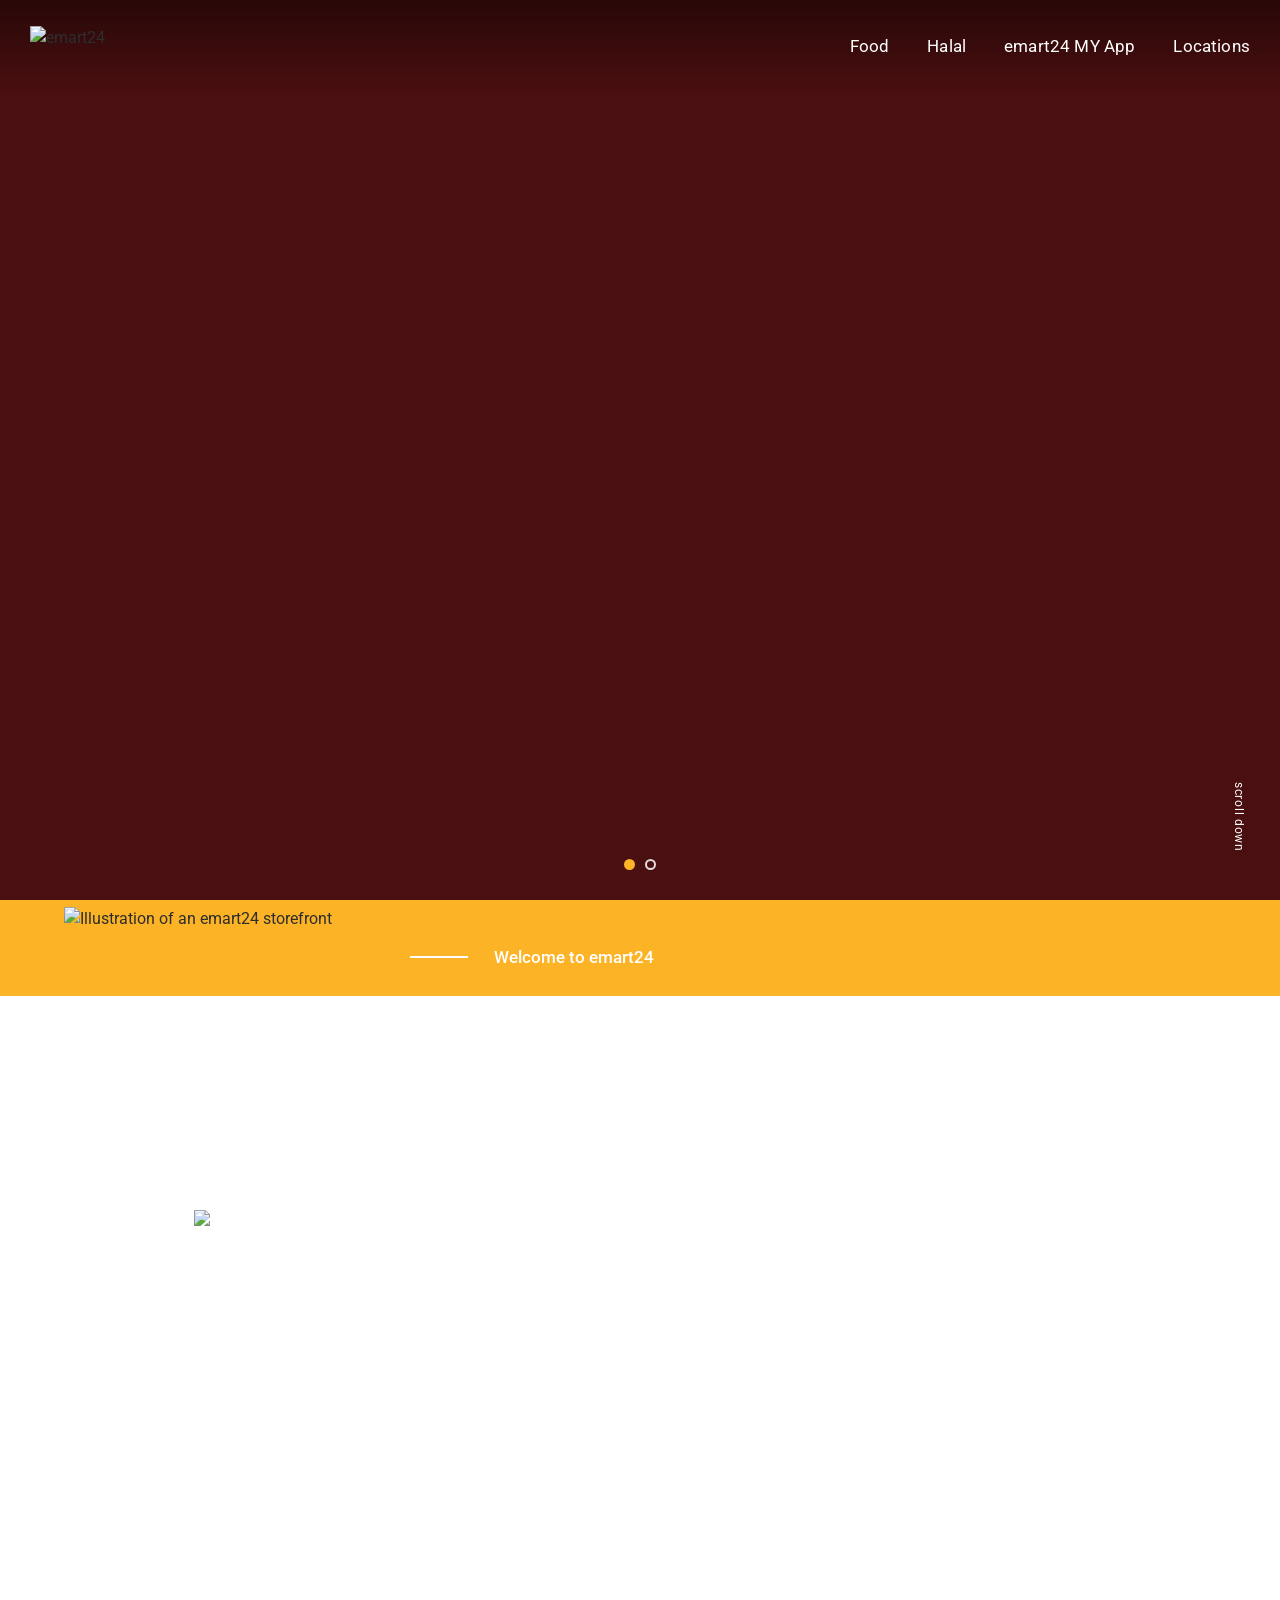
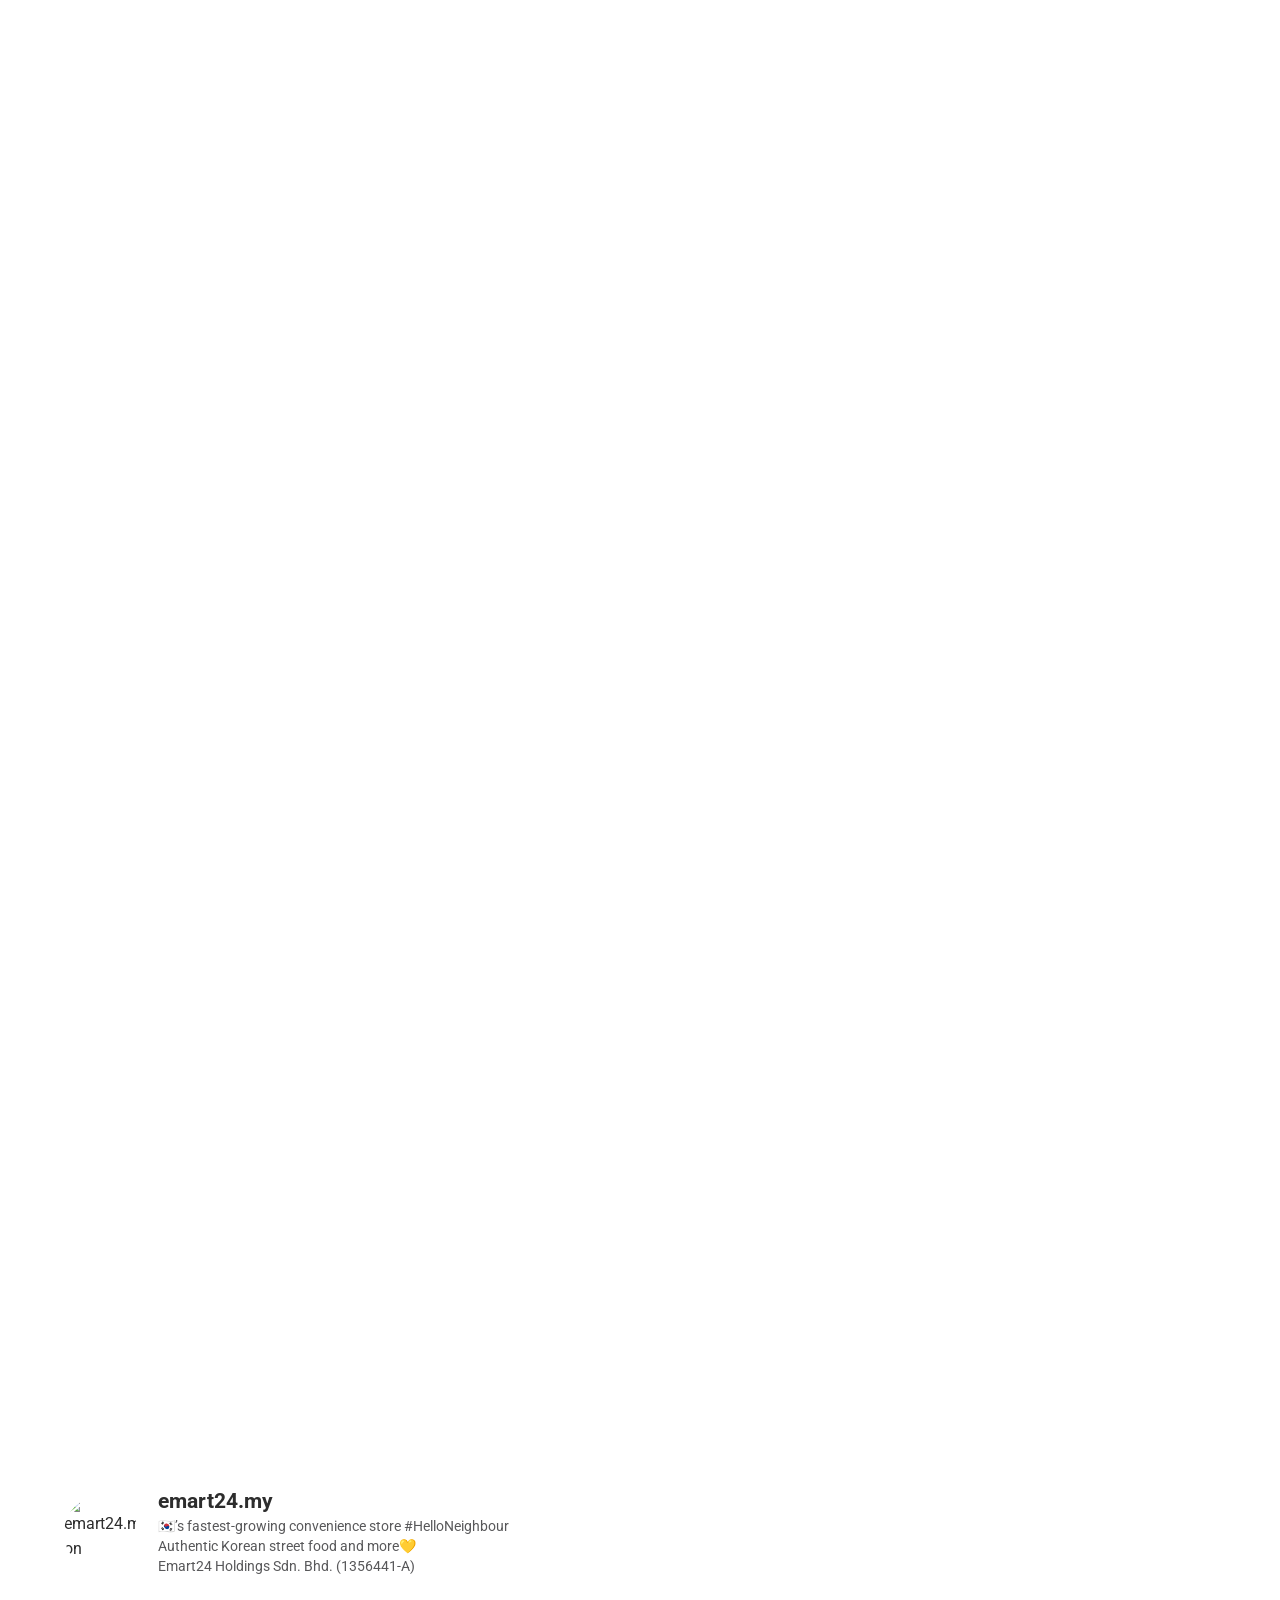
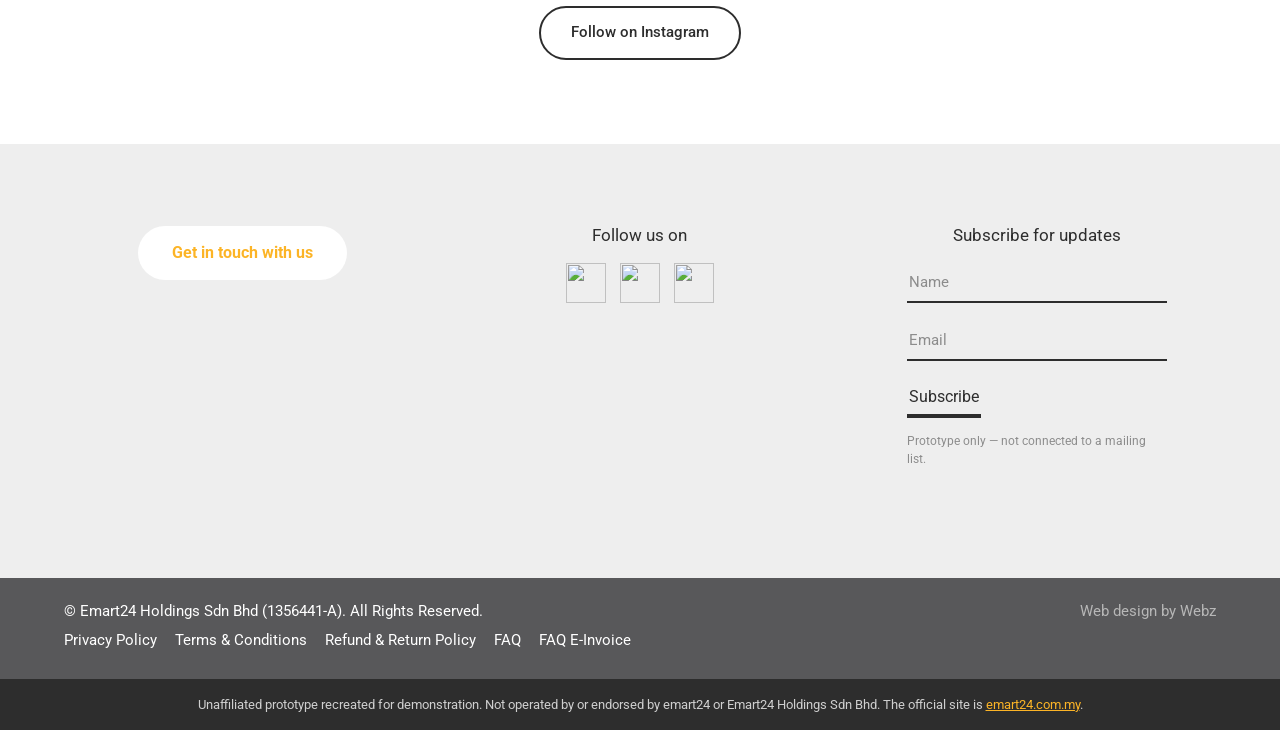
==== index.html @ 13242d99 "Add emart24 site code Four-page responsive recreation of emart24.com.my: home, food (ready-to-eat an" ====
<!DOCTYPE html>
<html lang="en">
<head>
<meta charset="utf-8">
<meta name="viewport" content="width=device-width, initial-scale=1">
<title>emart24 | Korea's Fastest Growing Convenience Store Now in Malaysia!</title>
<meta name="description" content="emart24 Malaysia — Korean convenience store food, e-kafe halal certified stores and outlet locations.">
<meta name="robots" content="noindex, nofollow">
<link rel="icon" href="assets/logo.png">
<link rel="preconnect" href="https://fonts.googleapis.com">
<link rel="preconnect" href="https://fonts.gstatic.com" crossorigin>
<link href="https://fonts.googleapis.com/css2?family=Roboto:wght@300;400;500;700;900&display=swap" rel="stylesheet">
<link rel="stylesheet" href="styles.css">
</head>
<body>
<a class="sr-only" href="#main">Skip to content</a>

<header class="site-header">
  <div class="header-inner">
    <a class="brand" href="index.html" aria-label="emart24 home">
      <img src="assets/logo.png" alt="emart24" width="148" height="41">
    </a>
    <button class="nav-toggle" type="button" aria-expanded="false" aria-controls="primary-nav" aria-label="Menu">
      <span></span><span></span><span></span>
    </button>
    <nav class="main-nav" id="primary-nav" aria-label="Primary">
      <ul>
        <li><a href="food.html">Food</a></li>
        <li><a href="halal.html">Halal</a></li>
        <li><a href="https://emart24.com.my/emart24-my-app/" target="_blank" rel="noopener">emart24 MY App</a></li>
        <li><a href="locations.html">Locations</a></li>
      </ul>
    </nav>
  </div>
</header>

<ul class="side-rail" aria-label="Company links">
  <li class="about"><a href="https://emart24.com.my/about/" target="_blank" rel="noopener" aria-label="About"></a><span class="rail-label" aria-hidden="true">About</span></li>
  <li class="press"><a href="https://emart24.com.my/press/" target="_blank" rel="noopener" aria-label="Press"></a><span class="rail-label" aria-hidden="true">Press</span></li>
  <li class="careers"><a href="https://emart24.com.my/careers/" target="_blank" rel="noopener" aria-label="Careers"></a><span class="rail-label" aria-hidden="true">Careers</span></li>
  <li class="contact"><a href="https://emart24.com.my/contact/" target="_blank" rel="noopener" aria-label="Contact"></a><span class="rail-label" aria-hidden="true">Contact</span></li>
  <li class="einvoice"><a href="https://emart24.com.my/faq-e-invoice/" target="_blank" rel="noopener" aria-label="FAQ E-Invoice"></a><span class="rail-label" aria-hidden="true">FAQ E-Invoice</span></li>
</ul>

<main id="main">
<h1 class="sr-only">emart24 | Korea&rsquo;s Fastest Growing Convenience Store Now in Malaysia!</h1>
<section class="hero" aria-label="Featured promotions">
  <div class="hero-slides">
    <div class="hero-slide is-active" role="img" aria-label="Haru Haru Deals promotional banner" style="background-image:url('assets/banner-haru-haru-deals-202606-emart24.jpg')"></div>
    <div class="hero-slide" role="img" aria-label="#TopSeller promotional banner — The Real Taste of Korea, only at emart24" style="background-image:url('assets/banner-top-seller-202605-emart24.jpg')"></div>
  </div>
  <div class="hero-dots" role="tablist" aria-label="Banner"></div>
  <div class="scroll-hint" aria-hidden="true">
    <span>scroll down</span>
    <img src="assets/arrow-down.png" alt="" width="22">
  </div>

</section>
<section class="welcome-strip">
  <div class="shell">
    <img class="store-anim" src="assets/store-animate3.gif" alt="Illustration of an emart24 storefront" width="320">
    <span class="rule" aria-hidden="true"></span>
    <p>Welcome to emart24</p>
  </div>
</section>
<section class="band" style="background-image:url('assets/section-banner-1a.jpg')">
  <div class="shell">
    <div class="band-copy">
      <div class="hello-lockup"><h2>Hello,</h2><img src="assets/txt-hello-neighbour.png" alt="neighbour!" width="250"></div>
      <p>Come and rediscover the pleasures of life. More than a convenience store, emart24 is where you can hit pause and refresh your senses.</p>
      <a class="btn" href="https://emart24.com.my/about/" target="_blank" rel="noopener">More about us</a>
    </div>
  </div>
</section>
<section class="band" style="background-image:url('assets/section-banner-3.jpg')">
  <div class="shell">
    <div class="band-copy">
      <img class="band-mark" src="assets/txt-distinctive-essential-2.png" alt="" width="400">
      <p>Gochujang, bulgogi, kimchi &ndash; enjoy unmistakably Korean flavours in our quick bites.</p>
      <a class="btn" href="food.html#ready-to-eat">Ready to eat</a>
    </div>
  </div>
</section>
<section class="band band--right" style="background-image:url('assets/section-banner-2.jpg')">
  <div class="shell">
    <div class="band-copy">
      <img class="band-mark" src="assets/txt-korean-street-food.png" alt="" width="400">
      <p>Fill up with exciting meals inspired<br>by the street offerings of Korea.</p>
      <a class="btn" href="food.html#street-food">Discover our food</a>
    </div>
  </div>
</section>
<section class="band" style="background-image:url('assets/section-banner-5.jpg')">
  <div class="shell">
    <div class="band-copy">
      <img class="band-mark" src="assets/logo-reserve-cafe.png" alt="" width="250">
      <p>Unwind with superb coffee, along with a variety of delectable pastries and desserts.</p>
      <a class="btn" href="https://emart24.com.my/food/reserve-cafe/#products" target="_blank" rel="noopener">Get ready to indulge</a>
    </div>
  </div>
</section>
<section class="band band--right" style="background-image:url('assets/section-banner-4.jpg')">
  <div class="shell">
    <div class="band-copy">
      <img class="band-mark" src="assets/txt-direct-from-korea.png" alt="" width="400">
      <p>Go wild with uncommon snacks and drinks, imported directly from Korea.</p>
      <a class="btn" href="https://emart24.com.my/exclusive-brands/no-brand/#products" target="_blank" rel="noopener">Explore exclusive brands</a>
    </div>
  </div>
</section>
<section class="band band--visit" style="background-image:url('assets/section-banner-8a.jpg')">
  <div class="shell">
    <div class="band-copy">
      <h2>Visit us now</h2>
      <p>Come by and say hi if you&rsquo;re in the neighbourhood.</p>
      <a class="btn" href="locations.html">See our locations</a>
    </div>
  </div>
</section>
<section class="ig-section">
  <div class="shell">
    <div class="ig-head">
      <img class="ig-avatar" src="assets/emart24.my.webp" alt="emart24.my on Instagram" width="74" height="74">
      <div>
        <h3>emart24.my</h3>
        <p>&#127472;&#127479;&rsquo;s fastest-growing convenience store #HelloNeighbour<br>Authentic Korean street food and more&#128155;<br>Emart24 Holdings Sdn. Bhd. (1356441-A)</p>
      </div>
    </div>
    <div class="ig-actions">
      <a class="btn btn--dark" href="https://www.instagram.com/emart24.my/" target="_blank" rel="noopener">Follow on Instagram</a>
    </div>
  </div>
</section>
</main>
<footer class="site-footer">
  <div class="shell">
    <div class="footer-top">
      <div class="footer-col">
        <a class="pill-link" href="https://emart24.com.my/contact/" target="_blank" rel="noopener">Get in touch with us</a>
      </div>
      <div class="footer-col">
        <h4>Follow us on</h4>
        <div class="social-row">
          <a href="https://www.facebook.com/emart24.my/" target="_blank" rel="noopener" aria-label="emart24 on Facebook"><img src="assets/icon-fb.png" alt="" width="40" height="40"></a>
          <a href="https://www.instagram.com/emart24.my/" target="_blank" rel="noopener" aria-label="emart24 on Instagram"><img src="assets/icon-insta.png" alt="" width="40" height="40"></a>
          <a href="https://www.tiktok.com/@emart24.my?lang=en" target="_blank" rel="noopener" aria-label="emart24 on TikTok"><img src="assets/icon-tiktok-1.png" alt="" width="40" height="40"></a>
        </div>
      </div>
      <div class="footer-col">
        <h4>Subscribe for updates</h4>
        <div class="subscribe">
          <form novalidate>
            <label class="sr-only" for="sub-name">Name</label>
            <input class="field" id="sub-name" name="name" type="text" placeholder="Name" autocomplete="name">
            <label class="sr-only" for="sub-email">Email</label>
            <input class="field" id="sub-email" name="email" type="email" placeholder="Email" autocomplete="email">
            <button type="submit">Subscribe</button>
          </form>
          <p class="footer-note">Prototype only — not connected to a mailing list.</p>
        </div>
      </div>
    </div>
  </div>
  <div class="footer-bottom">
    <div class="shell">
      <div>
        <p>&copy; Emart24 Holdings Sdn Bhd (1356441-A). All Rights Reserved.</p>
        <div class="footer-links">
        <a href="https://emart24.com.my/privacy-policy/" target="_blank" rel="noopener">Privacy Policy</a>
        <a href="https://emart24.com.my/terms-conditions/" target="_blank" rel="noopener">Terms & Conditions</a>
        <a href="https://emart24.com.my/refund-return-policy/" target="_blank" rel="noopener">Refund & Return Policy</a>
        <a href="https://emart24.com.my/faq/" target="_blank" rel="noopener">FAQ</a>
        <a href="https://emart24.com.my/faq-e-invoice/" target="_blank" rel="noopener">FAQ E-Invoice</a>
        </div>
      </div>
      <span class="credit">Web design by Webz</span>
    </div>
  </div>
</footer>

<div class="disclosure">
  Unaffiliated prototype recreated for demonstration. Not operated by or endorsed by emart24 or
  Emart24 Holdings Sdn Bhd. The official site is
  <a href="https://emart24.com.my/" target="_blank" rel="noopener">emart24.com.my</a>.
</div>

<button class="to-top" type="button" aria-label="Back to top">&#94;</button>

<script src="data.js"></script>
<script src="script.js"></script>
</body>
</html>
---- styles.css ----
/* ==========================================================================
   emart24 Malaysia — static prototype
   Palette and type sampled from emart24.com.my
   ========================================================================== */

:root {
  --yellow: #fcb426;
  --yellow-alt: #ffb81c;
  --ink: #2d2d2d;
  --grey: #58585a;
  --grey-mid: #8c8c8c;
  --grey-line: #e4e4e4;
  --grey-bg: #eee;
  --slate: #6e7a8c;
  --yellow-panel: #ffc412;
  --white: #fff;

  --header-h: 92px;
  --shell: 1208px;   /* 1152px content + 2x28px gutter, matching the source */
  --rail-w: 40px;

  --ease: cubic-bezier(0.22, 0.61, 0.36, 1);

  /* distance from shell content edge out to the viewport edge */
  --bleed: calc(max(0px, (100vw - var(--shell)) / 2) + 28px);
}

* { box-sizing: border-box; }

html { scroll-behavior: smooth; }

body {
  margin: 0;
  font-family: Roboto, "Helvetica Neue", Arial, sans-serif;
  font-size: 16px;
  line-height: 1.55;
  color: var(--ink);
  background: var(--white);
  -webkit-font-smoothing: antialiased;
  overflow-x: hidden;
}

img { max-width: 100%; display: block; }

a { color: inherit; text-decoration: none; }

h1, h2, h3, h4, h5 { margin: 0; font-weight: 700; line-height: 1.12; }

p { margin: 0 0 1.1em; }

.shell {
  width: 100%;
  max-width: var(--shell);
  margin: 0 auto;
  padding: 0 28px;
}

.sr-only {
  position: absolute;
  width: 1px; height: 1px;
  margin: -1px; padding: 0;
  overflow: hidden;
  clip: rect(0 0 0 0);
  white-space: nowrap;
  border: 0;
}

:focus-visible {
  outline: 3px solid var(--yellow);
  outline-offset: 3px;
}

/* ---------------------------------------------------------------- header -- */

.site-header {
  position: fixed;
  inset: 0 0 auto 0;
  z-index: 90;
  height: var(--header-h);
  display: flex;
  align-items: center;
  transition: background 0.3s var(--ease), height 0.3s var(--ease);
}

/* scrim so white nav stays legible on light photography */
.site-header::before {
  content: "";
  position: absolute;
  inset: 0;
  background: linear-gradient(180deg, rgba(0, 0, 0, 0.45), rgba(0, 0, 0, 0));
  opacity: 1;
  transition: opacity 0.3s var(--ease);
  pointer-events: none;
}

.site-header.is-stuck {
  height: 74px;
  background: linear-gradient(112deg, #9a9a9c 0%, var(--grey) 42%, #4c4c4e 100%);
  box-shadow: 0 2px 14px rgba(0, 0, 0, 0.18);
}

.site-header.is-stuck::before { opacity: 0; }

.header-inner {
  position: relative;
  width: 100%;
  max-width: 1360px;
  margin: 0 auto;
  padding: 0 30px;
  display: flex;
  align-items: center;
  justify-content: space-between;
  gap: 24px;
}

.brand { flex: none; }

.brand img {
  width: 148px;
  height: auto;
  transition: width 0.3s var(--ease);
}

.site-header.is-stuck .brand img { width: 124px; }

/* --- primary nav --- */

.nav-toggle {
  display: none;
  width: 46px; height: 46px;
  padding: 0;
  border: 0;
  border-radius: 6px;
  background: transparent;
  cursor: pointer;
}

.nav-toggle span {
  display: block;
  width: 24px; height: 2px;
  margin: 5px auto;
  background: var(--white);
  transition: transform 0.25s var(--ease), opacity 0.2s var(--ease);
}

.main-nav ul {
  display: flex;
  align-items: center;
  gap: 38px;
  margin: 0;
  padding: 0;
  list-style: none;
}

.main-nav a {
  display: inline-block;
  padding: 6px 0;
  color: var(--white);
  font-size: 17px;
  letter-spacing: 0.01em;
  transition: color 0.2s var(--ease);
}

.main-nav a:hover,
.main-nav a[aria-current="page"] { color: var(--yellow); }

/* ------------------------------------------------------------- side rail -- */

.side-rail {
  position: fixed;
  top: 50%;
  right: 22px;
  z-index: 85;
  transform: translateY(-50%);
  margin: 0;
  padding: 0;
  list-style: none;
}

.side-rail li { margin: 8px 0; }

.side-rail a {
  display: block;
  width: var(--rail-w);
  height: var(--rail-w);
  background-size: var(--rail-w) var(--rail-w);
  background-repeat: no-repeat;
  filter: drop-shadow(0 0 10px rgba(0, 0, 0, 0.2));
  transition: transform 0.2s var(--ease);
}

.side-rail a:hover { transform: scale(1.1); }

.side-rail .about a    { background-image: url("assets/icon-about-white.png"); }
.side-rail .press a    { background-image: url("assets/icon-menu-press.png"); }
.side-rail .careers a  { background-image: url("assets/icon-career-white.png"); }
.side-rail .contact a  { background-image: url("assets/icon-contact-white.png"); }
.side-rail .einvoice a { background-image: url("assets/icon-einvoice-white.png"); }

/* dark icon set once the rail sits over pale page body */
.side-rail.on-light .about a    { background-image: url("assets/icon-about-black.png"); }
.side-rail.on-light .press a    { background-image: url("assets/icon-menu-press-black.png"); }
.side-rail.on-light .careers a  { background-image: url("assets/icon-career-black.png"); }
.side-rail.on-light .contact a  { background-image: url("assets/icon-contact-black.png"); }
.side-rail.on-light .einvoice a { background-image: url("assets/icon-einvoice-black.png"); }

.side-rail .rail-label {
  position: absolute;
  right: calc(100% + 12px);
  top: 50%;
  transform: translateY(-50%);
  padding: 5px 11px;
  border-radius: 4px;
  background: rgba(45, 45, 45, 0.92);
  color: var(--white);
  font-size: 13px;
  white-space: nowrap;
  opacity: 0;
  pointer-events: none;
  transition: opacity 0.2s var(--ease);
}

.side-rail li { position: relative; }
.side-rail a:hover + .rail-label,
.side-rail a:focus-visible + .rail-label { opacity: 1; }

/* --------------------------------------------------------- scroll hint --- */

.scroll-hint {
  position: absolute;
  right: 30px;
  bottom: 34px;
  z-index: 6;
  display: flex;
  flex-direction: column;
  align-items: center;
  gap: 14px;
  color: var(--white);
}

.scroll-hint span {
  font-size: 12px;
  letter-spacing: 0.06em;
  writing-mode: vertical-rl;
}

.scroll-hint img {
  width: 22px;
  animation: nudge 1.9s var(--ease) infinite;
}

@keyframes nudge {
  0%, 100% { transform: translateY(0); }
  50%      { transform: translateY(9px); }
}

/* ------------------------------------------------------------------ hero -- */

.hero {
  position: relative;
  min-height: 100vh;
  display: flex;
  align-items: center;
  overflow: hidden;
  background: #4a0f10;
}

/* home: two-slide rotator */
.hero-slides { position: absolute; inset: 0; }

.hero-slide {
  position: absolute;
  inset: 0;
  background-position: center top;
  background-size: cover;
  background-repeat: no-repeat;
  opacity: 0;
  transition: opacity 0.9s var(--ease);
}

.hero-slide.is-active { opacity: 1; }

.hero-dots {
  position: absolute;
  left: 50%;
  bottom: 30px;
  z-index: 6;
  display: flex;
  gap: 10px;
  transform: translateX(-50%);
}

.hero-dots button {
  width: 11px; height: 11px;
  padding: 0;
  border: 2px solid rgba(255, 255, 255, 0.85);
  border-radius: 50%;
  background: transparent;
  cursor: pointer;
}

.hero-dots button[aria-selected="true"] { background: var(--yellow); border-color: var(--yellow); }

/* welcome strip under the home hero */
.welcome-strip {
  position: relative;
  background: var(--yellow);
  display: flex;
  align-items: flex-end;
  min-height: 96px;
}

.welcome-strip .shell {
  display: flex;
  align-items: center;
  gap: 26px;
  padding-bottom: 26px;
  min-width: 0;
}

.welcome-strip .store-anim {
  width: min(320px, 58%);
  margin-top: -74px;
  flex: none;
}

.welcome-strip .rule {
  width: 58px; height: 2px;
  background: var(--white);
  flex: none;
}

.welcome-strip p {
  margin: 0;
  color: var(--white);
  font-size: 17px;
  font-weight: 500;
}

/* inner-page heroes */
.hero--inner { min-height: 100vh; }

.hero--inner .hero-bg {
  position: absolute;
  inset: 0;
  background-position: center center;
  background-size: cover;
}

.hero-copy { position: relative; z-index: 4; width: 100%; min-width: 0; }

.hero--halal .hero-copy { padding-top: 12vh; }

.hero--halal .halal-mark { width: 108px; margin-bottom: 18px; }

.hero--halal h1 {
  color: var(--white);
  font-size: clamp(34px, 4.4vw, 58px);
  font-weight: 500;
  letter-spacing: 0.01em;
  text-transform: uppercase;
  text-shadow: 0 2px 18px rgba(0, 0, 0, 0.35);
}

.hero--halal h1 strong { font-weight: 700; display: block; }

.hero--food .hero-copy { display: flex; justify-content: flex-end; }

.hero--food .food-title { width: min(560px, 100%); min-width: 0; }

.hero--food .food-title img { width: auto; max-width: 100%; height: auto; margin-bottom: 22px; }

.hero--food .food-title p {
  max-width: 470px;
  color: var(--white);
  font-size: 17px;
  text-shadow: 0 1px 12px rgba(0, 0, 0, 0.4);
}

.hero--loc { min-height: 78vh; align-items: flex-end; }

.hero--loc .hero-copy { padding-bottom: 12vh; }

.hero--loc h1 {
  color: var(--white);
  font-size: clamp(38px, 5vw, 64px);
  text-transform: none;
  text-shadow: 0 2px 20px rgba(0, 0, 0, 0.4);
}

/* --------------------------------------------------------------- buttons -- */

.btn {
  display: inline-block;
  padding: 13px 30px;
  border: 2px solid var(--white);
  border-radius: 30px;
  background: transparent;
  color: var(--white);
  font-size: 15px;
  font-weight: 500;
  cursor: pointer;
  transition: background 0.22s var(--ease), color 0.22s var(--ease), border-color 0.22s var(--ease);
}

.btn:hover { background: var(--white); color: var(--ink); }

.btn--solid { background: var(--yellow); border-color: var(--yellow); color: var(--white); }
.btn--solid:hover { background: var(--white); border-color: var(--white); color: var(--yellow); }

.btn--dark { border-color: var(--ink); color: var(--ink); }
.btn--dark:hover { background: var(--ink); color: var(--white); }

/* ------------------------------------------------- home feature bands ---- */

.band {
  position: relative;
  min-height: 620px;
  display: flex;
  align-items: center;
  background-position: center center;
  background-size: cover;
  background-repeat: no-repeat;
}

.band .shell { position: relative; z-index: 3; min-width: 0; }

.band-copy { width: 100%; max-width: 470px; min-width: 0; color: var(--white); }

.band-copy .band-mark {
  margin-bottom: 26px;
  width: auto;
  max-width: min(400px, 100%);
  height: auto;
}

.band-copy h2 {
  font-size: 44px;
  margin-bottom: 8px;
}

.band-copy p {
  font-size: 19px;
  line-height: 1.5;
  margin-bottom: 26px;
}

.band--right { justify-content: flex-end; }
.band--right .shell { display: flex; justify-content: flex-end; }

.band--visit { min-height: 520px; text-align: center; }
.band--visit .shell { display: block; }
.band--visit .band-copy { max-width: 620px; margin: 0 auto; text-align: center; }

.band--visit h2 {
  font-size: clamp(30px, 3.4vw, 44px);
  letter-spacing: 0.04em;
  text-transform: uppercase;
  margin-bottom: 14px;
}

/* hello, neighbour lockup */
.hello-lockup { display: flex; align-items: flex-end; flex-wrap: wrap; gap: 12px; margin-bottom: 22px; min-width: 0; }
.hello-lockup h2 { font-size: 46px; margin: 0; }
.hello-lockup img { width: auto; max-width: min(250px, 100%); height: auto; margin-bottom: 4px; }

/* ------------------------------------------------------ instagram strip -- */

.ig-section { padding: 74px 0 84px; }

.ig-head {
  display: flex;
  align-items: center;
  gap: 20px;
  margin-bottom: 26px;
}

.ig-head .ig-avatar {
  width: 74px; height: 74px;
  border-radius: 50%;
  object-fit: cover;
  flex: none;
}

.ig-head h3 { font-size: 21px; margin-bottom: 2px; }

.ig-head p { margin: 0; font-size: 14px; color: var(--grey); line-height: 1.45; }

.ig-actions { display: flex; justify-content: center; gap: 14px; margin-top: 30px; flex-wrap: wrap; }

/* ---------------------------------------------------------- halal page --- */

.section { padding: 92px 0; }

.section-tight { padding: 64px 0; }

.split {
  display: grid;
  grid-template-columns: minmax(0, 544px) minmax(0, 1fr);
  align-items: center;
  gap: 60px;
}

.split h2 {
  font-size: clamp(32px, 3.6vw, 50px);
  margin-bottom: 26px;
}

.quote-rule {
  border-left: 6px solid var(--yellow);
  padding-left: 30px;
  font-size: clamp(18px, 1.7vw, 24px);
  line-height: 1.5;
  margin: 0;
}

.ekafe-photo {
  position: relative;
  /* the photo runs off the right edge of the page, as on the source */
  margin-right: calc(-1 * var(--bleed));
}

.ekafe-photo img { width: 100%; height: auto; }

/* fade the store photo into the page on its left edge, as on the source */
.ekafe-photo::after {
  content: "";
  position: absolute;
  inset: 0;
  background: linear-gradient(90deg, var(--white) 0%, rgba(255, 255, 255, 0) 46%);
  pointer-events: none;
}

/* yellow panel with the oversized rounded corner */
.pensijilan {
  display: grid;
  grid-template-columns: minmax(0, 612fr) minmax(0, 684fr);
  align-items: stretch;
  width: 90%;
  background: var(--yellow-panel);
  border-radius: 0 200px 0 0;
  overflow: hidden;
}

.pensijilan-img img { width: 100%; height: 100%; object-fit: cover; }

.pensijilan-copy {
  padding: 66px 96px 66px 78px;
  display: flex;
  flex-direction: column;
  justify-content: center;
}

.pensijilan-copy p { font-size: 17px; line-height: 1.62; color: var(--ink); }

.pensijilan-copy p:last-child { margin-bottom: 0; }

/* certified outlet list on the slate panel */
.certified {
  position: relative;
  margin-left: 10%;
  background: var(--slate);
  border-radius: 200px 0 0 0;
  padding: 96px 0;
}

.certified-inner { padding: 0 130px; }

.certified-inner > p.cert-intro { color: var(--white); font-size: 17px; margin-bottom: 30px; }

.cert-grid {
  display: grid;
  grid-template-columns: minmax(0, 475fr) minmax(0, 490fr);
  gap: 71px;
  align-items: start;
}

.cert-list { margin: 0; padding: 0; list-style: none; }

.cert-list li {
  padding: 5px 10px;
  color: var(--white);
  font-size: 18px;
}

.cert-list li:nth-child(odd) { background: rgba(0, 0, 0, 0.1); }

.cert-aside img { width: 100%; }

.cert-divider {
  height: 1px;
  margin: 56px 0;
  background: rgba(255, 255, 255, 0.55);
}

.packaged {
  display: grid;
  grid-template-columns: minmax(0, 475fr) minmax(0, 490fr);
  gap: 71px;
  align-items: center;
}

.packaged p { color: var(--white); font-size: 17px; margin: 0; }

/* news coverage */
.news-section { padding: 88px 0 100px; }

.news-section h2 {
  font-size: clamp(28px, 3vw, 40px);
  margin-bottom: 34px;
}

.news-grid {
  display: grid;
  grid-template-columns: repeat(5, 1fr);
  gap: 29px;
}

.news-card {
  position: relative;
  display: block;
  border: 3px solid var(--yellow);
  border-radius: 10px;
  padding: 0 0 60px;
  overflow: hidden;
  transition: box-shadow 0.22s var(--ease), transform 0.22s var(--ease);
}

.news-card:hover {
  transform: translateY(-4px);
  box-shadow: 0 10px 26px rgba(0, 0, 0, 0.12);
}

.news-source {
  padding: 8px 16px;
  background: var(--yellow);
  color: #000;
  font-size: 16px;
  font-weight: 400;
}

.news-date { margin: 0; padding: 20px 16px 0; font-size: 16px; color: #666; }

.news-card h4 { padding: 10px 16px 0; font-size: 16px; line-height: 1.32; font-weight: 700; }

/* read-more chevron, drawn as on the source */
.news-card::after {
  content: "";
  position: absolute;
  right: 16px;
  bottom: 16px;
  width: 34px; height: 34px;
  border: 1px solid #b7b7b7;
  border-radius: 50%;
  background: no-repeat center/8px 13px
    url("data:image/svg+xml,%3Csvg xmlns='http://www.w3.org/2000/svg' viewBox='0 0 8 13'%3E%3Cpath d='M1 1l5.5 5.5L1 12' fill='none' stroke='%23888' stroke-width='1.4' stroke-linecap='round'/%3E%3C/svg%3E");
  transition: border-color 0.2s var(--ease);
}

.news-card:hover::after { border-color: var(--yellow); }

.stay-tuned { margin-top: 44px; font-size: 20px; text-align: center; }

.stay-tuned strong { color: var(--yellow); }

/* ----------------------------------------------------------- food page --- */

.food-tabs-rail {
  display: flex;
  flex-direction: column;
  gap: 20px;
  position: sticky;
  top: 130px;
}

.food-tabs-rail button {
  position: relative;
  padding: 0 0 0 78px;
  border: 0;
  background: transparent;
  color: #000;
  font-family: inherit;
  font-size: clamp(20px, 2vw, 28px);
  font-weight: 500;
  letter-spacing: 0.01em;
  text-align: left;
  text-transform: uppercase;
  cursor: pointer;
  transition: color 0.2s var(--ease);
}

.food-tabs-rail button::before {
  content: "";
  position: absolute;
  left: 0;
  top: 50%;
  width: 58px; height: 1px;
  background: var(--ink);
  transition: background 0.2s var(--ease), width 0.2s var(--ease);
}

.food-tabs-rail button[aria-selected="true"] { color: var(--yellow); }
.food-tabs-rail button[aria-selected="true"]::before { background: var(--yellow); width: 68px; }

.food-layout {
  display: grid;
  grid-template-columns: 305px minmax(0, 1fr);
  gap: 34px;
  padding: 84px 0 96px;
}

.food-panel[hidden] { display: none; }

.food-panel > h2 {
  color: var(--yellow);
  font-size: clamp(38px, 4.6vw, 60px);
  font-weight: 600;
  letter-spacing: 0.01em;
  text-transform: uppercase;
  margin-bottom: 16px;
}

.food-panel > .lede {
  max-width: 720px;
  font-size: 17px;
  margin-bottom: 52px;
}

.cat-block {
  display: grid;
  grid-template-columns: 44px minmax(0, 1fr);
  gap: 19px;
  margin-bottom: 62px;
}

/* rotated category label, as on the source */
.cat-label {
  position: relative;
  display: flex;
  align-items: center;
  justify-content: flex-end;
  flex-direction: column;
  gap: 18px;
}

.cat-label h3 {
  writing-mode: vertical-rl;
  transform: rotate(180deg);
  color: #848484;
  font-size: clamp(20px, 2vw, 28px);
  font-weight: 500;
  text-transform: uppercase;
  white-space: nowrap;
}

.cat-label::after {
  content: "";
  width: 1px;
  flex: 1 1 40px;
  min-height: 40px;
  background: var(--ink);
}

.prod-grid {
  display: grid;
  grid-template-columns: repeat(3, 1fr);
  gap: 31px;
}

.prod-card figure { margin: 0; }

.prod-card .thumb {
  background: #f4f4f4;
  aspect-ratio: 1 / 1;
  overflow: hidden;
}

.prod-card .thumb img {
  width: 100%; height: 100%;
  object-fit: cover;
  transition: transform 0.4s var(--ease);
}

.prod-card:hover .thumb img { transform: scale(1.05); }

.prod-card figcaption {
  padding: 14px 10px 0;
  font-size: 16px;
  font-weight: 400;
  line-height: 1.4;
  text-align: center;
  color: #000;
}

/* ------------------------------------------------------ locations page --- */

.loc-section { padding: 74px 0 96px; }

.state-filter { text-align: center; margin-bottom: 56px; }

.state-filter p { font-size: 17px; margin-bottom: 20px; }

.chips {
  display: flex;
  flex-wrap: wrap;
  justify-content: center;
  gap: 12px;
}

.chips button {
  padding: 10px 22px;
  border: 0;
  border-radius: 8px;
  background: #f1f1f1;
  color: var(--grey-mid);
  font-family: inherit;
  font-size: 16px;
  cursor: pointer;
  transition: background 0.2s var(--ease), color 0.2s var(--ease);
}

.chips button:hover { background: #e6e6e6; color: var(--grey); }

.chips button[aria-pressed="true"] { background: var(--yellow); color: var(--white); }

.loc-count {
  position: absolute;
  width: 1px; height: 1px;
  margin: -1px; padding: 0;
  overflow: hidden;
  clip: rect(0 0 0 0);
  white-space: nowrap;
}

.loc-grid {
  display: grid;
  grid-template-columns: repeat(3, 1fr);
  gap: 50px 52px;
}

.loc-card h3 {
  color: var(--yellow);
  font-size: clamp(26px, 2.3vw, 32px);
  font-weight: 500;
  margin-bottom: 18px;
}

/* the source renders the state invisibly; keep it for assistive tech only */
.loc-card h3 .loc-state {
  position: absolute;
  width: 1px; height: 1px;
  margin: -1px; padding: 0;
  overflow: hidden;
  clip: rect(0 0 0 0);
  white-space: nowrap;
}

.loc-card {
  display: flex;
  flex-direction: column;
  height: 100%;
}

.loc-box {
  flex: 1;
  border: 4px solid #ccc;
  border-radius: 15px;
  padding: 30px 17px;
}

.loc-row {
  display: grid;
  grid-template-columns: 42px minmax(0, 1fr);
  gap: 14px;
  margin-bottom: 20px;
}

.loc-row:last-child { margin-bottom: 0; }

.loc-row img { width: 32px; }

.loc-row .loc-title {
  margin: 0 0 4px;
  font-size: 16px;
  font-weight: 700;
  color: #000;
}

.loc-row address {
  font-style: normal;
  font-size: 16px;
  line-height: 1.4;
  color: #000;
}

.loc-row .loc-hours { margin: 0; font-size: 16px; color: #000; }

.loc-directions {
  display: inline-flex;
  align-items: center;
  color: var(--yellow);
  font-size: 16px;
  font-weight: 700;
}

.loc-directions:hover { text-decoration: underline; }

.loc-empty { text-align: center; padding: 40px 0; color: var(--grey-mid); }

/* ---------------------------------------------------------------- footer -- */

.site-footer { background: var(--grey-bg); }

.footer-top {
  display: grid;
  grid-template-columns: repeat(3, 1fr);
  gap: 40px;
  align-items: start;
  padding: 82px 0 96px;
}

.footer-col { text-align: center; }

.footer-col h4 {
  font-size: 17px;
  font-weight: 400;
  margin-bottom: 18px;
}

.pill-link {
  display: inline-block;
  padding: 15px 34px;
  border-radius: 40px;
  background: var(--white);
  color: var(--yellow);
  font-size: 16px;
  font-weight: 700;
  transition: background 0.2s var(--ease), color 0.2s var(--ease);
}

.pill-link:hover { background: var(--yellow); color: var(--white); }

.social-row { display: flex; justify-content: center; gap: 14px; }

.social-row a { width: 40px; }

.social-row img { width: 100%; }

.subscribe { max-width: 260px; margin: 0 auto; text-align: left; }

.subscribe .field {
  width: 100%;
  padding: 10px 2px;
  border: 0;
  border-bottom: 2px solid var(--ink);
  background: transparent;
  font-family: inherit;
  font-size: 15px;
  color: var(--ink);
  margin-bottom: 18px;
}

.subscribe .field::placeholder { color: var(--grey-mid); }

.subscribe button {
  padding: 8px 2px;
  border: 0;
  border-bottom: 4px solid var(--ink);
  background: transparent;
  font-family: inherit;
  font-size: 16px;
  color: var(--ink);
  cursor: pointer;
}

.footer-note {
  margin-top: 14px;
  font-size: 12px;
  color: var(--grey-mid);
}

.footer-bottom {
  background: var(--grey);
  color: var(--white);
  padding: 22px 0 26px;
}

.footer-bottom .shell {
  display: flex;
  justify-content: space-between;
  align-items: flex-start;
  gap: 24px;
}

.footer-bottom p { margin: 0 0 6px; font-size: 15px; }

.footer-links { display: flex; flex-wrap: wrap; gap: 18px; }

.footer-links a { font-size: 15px; }
.footer-links a:hover { color: var(--yellow); }

.credit { font-size: 15px; color: #b7b7b7; }

/* disclosure that this is an unaffiliated prototype */
.disclosure {
  background: var(--ink);
  color: #cfcfcf;
  font-size: 13px;
  line-height: 1.5;
  padding: 16px 0;
  text-align: center;
}

.disclosure a { color: var(--yellow); text-decoration: underline; }

/* ------------------------------------------------------------ to top ----- */

.to-top {
  position: fixed;
  right: 0;
  bottom: 42px;
  z-index: 80;
  width: 44px; height: 44px;
  border: 0;
  border-radius: 4px 0 0 4px;
  background: rgba(88, 88, 90, 0.85);
  color: var(--white);
  font-size: 19px;
  line-height: 1;
  cursor: pointer;
  opacity: 0;
  transform: translateX(14px);
  pointer-events: none;
  transition: opacity 0.25s var(--ease), transform 0.25s var(--ease);
}

.to-top.is-shown { opacity: 1; transform: none; pointer-events: auto; }

/* ======================================================== breakpoints === */

@media (max-width: 1180px) {
  .news-grid { grid-template-columns: repeat(3, 1fr); }
  .loc-grid  { grid-template-columns: repeat(2, 1fr); }
  .pensijilan { width: 94%; border-radius: 0 150px 0 0; }
  .pensijilan-copy { padding: 56px 60px 56px 54px; }
  .certified { border-radius: 150px 0 0 0; }
  .certified-inner { padding: 0 70px; }
}

@media (max-width: 1024px) {
  :root { --header-h: 76px; }

  .side-rail { display: none; }

  .food-layout { grid-template-columns: 1fr; gap: 18px; padding-top: 60px; }

  .food-tabs-rail {
    position: static;
    flex-direction: row;
    gap: 26px;
    border-bottom: 1px solid var(--grey-line);
    padding-bottom: 14px;
    margin-bottom: 26px;
    overflow-x: auto;
  }

  .food-tabs-rail button { padding: 0 0 10px; font-size: 20px; white-space: nowrap; }
  .food-tabs-rail button::before { display: none; }
  .food-tabs-rail button[aria-selected="true"] { box-shadow: inset 0 -3px 0 var(--yellow); }

  .prod-grid { grid-template-columns: repeat(2, 1fr); }

  .split { grid-template-columns: 1fr; gap: 34px; }

  .ekafe-photo::after { display: none; }

  .pensijilan { width: 100%; grid-template-columns: 1fr; border-radius: 0 90px 0 0; }
  .pensijilan-copy { padding: 44px 30px; }

  .cert-grid, .packaged { grid-template-columns: 1fr; gap: 34px; }

  .certified { margin-left: 0; border-radius: 90px 0 0 0; padding: 64px 0; }
  .certified-inner { padding: 0 28px; }

  .ekafe-photo { margin-right: 0; }

  .band { min-height: 520px; }
  .band-copy h2, .hello-lockup h2 { font-size: 36px; }
  .hello-lockup img { width: 190px; }

  .welcome-strip .store-anim { width: 220px; margin-top: -50px; }
}

@media (max-width: 860px) {
  .nav-toggle { display: block; }

  .main-nav {
    position: absolute;
    top: 100%;
    right: 12px;
    left: 12px;
    padding: 10px;
    border-radius: 10px;
    background: rgba(45, 45, 45, 0.97);
    box-shadow: 0 14px 34px rgba(0, 0, 0, 0.28);
  }

  .main-nav[hidden] { display: none; }

  .main-nav ul { flex-direction: column; align-items: stretch; gap: 0; }

  .main-nav a { display: block; padding: 14px 16px; font-size: 16px; }

  .main-nav li + li { border-top: 1px solid rgba(255, 255, 255, 0.12); }

  .nav-toggle[aria-expanded="true"] span:nth-child(1) { transform: translateY(7px) rotate(45deg); }
  .nav-toggle[aria-expanded="true"] span:nth-child(2) { opacity: 0; }
  .nav-toggle[aria-expanded="true"] span:nth-child(3) { transform: translateY(-7px) rotate(-45deg); }

  .footer-top { grid-template-columns: 1fr; gap: 46px; padding: 56px 0 62px; }

  .footer-bottom .shell { flex-direction: column; }

  .news-grid { grid-template-columns: repeat(2, 1fr); }

  .section { padding: 62px 0; }

  .band--right .shell { justify-content: flex-start; }
}

@media (max-width: 640px) {
  .shell { padding: 0 20px; }

  .hero, .hero--inner { min-height: 88vh; }

  .hero--food .hero-copy { justify-content: flex-start; }

  .welcome-strip .shell { flex-wrap: wrap; gap: 14px; }
  .welcome-strip .store-anim { width: 180px; margin-top: -40px; }
  .welcome-strip .rule { display: none; }

  .loc-grid, .prod-grid, .news-grid { grid-template-columns: 1fr; }

  .cat-block { grid-template-columns: 1fr; gap: 12px; }

  .cat-label { flex-direction: row; justify-content: flex-start; align-items: center; }
  .cat-label h3 { writing-mode: horizontal-tb; transform: none; font-size: 21px; }
  .cat-label::after { height: 1px; width: auto; flex: 1; min-height: 0; }

  .band-copy h2, .hello-lockup h2 { font-size: 30px; }
  .hello-lockup { flex-wrap: wrap; gap: 6px; }

  .chips button { padding: 9px 16px; font-size: 15px; }

  .scroll-hint { display: none; }

  .to-top { bottom: 20px; }
}

@media (prefers-reduced-motion: reduce) {
  html { scroll-behavior: auto; }
  *, *::before, *::after {
    animation-duration: 0.001ms !important;
    animation-iteration-count: 1 !important;
    transition-duration: 0.001ms !important;
  }
}
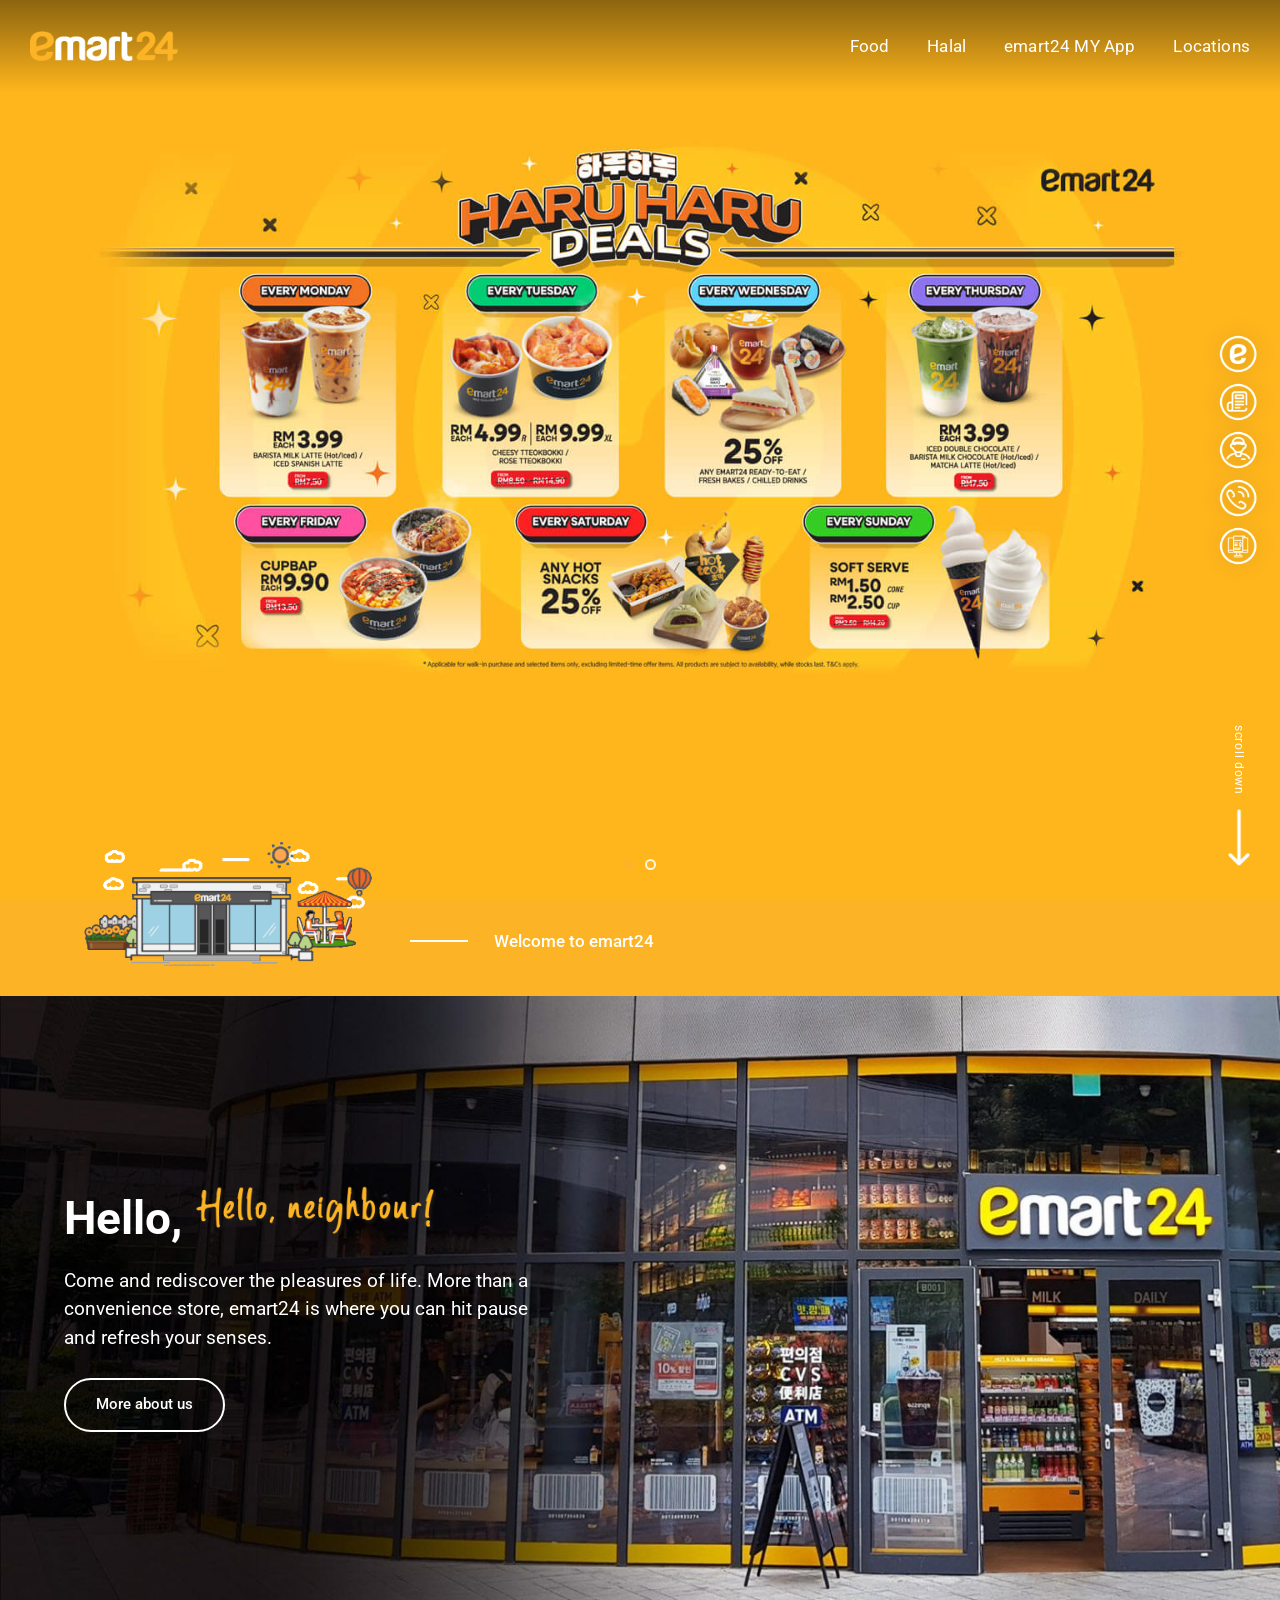
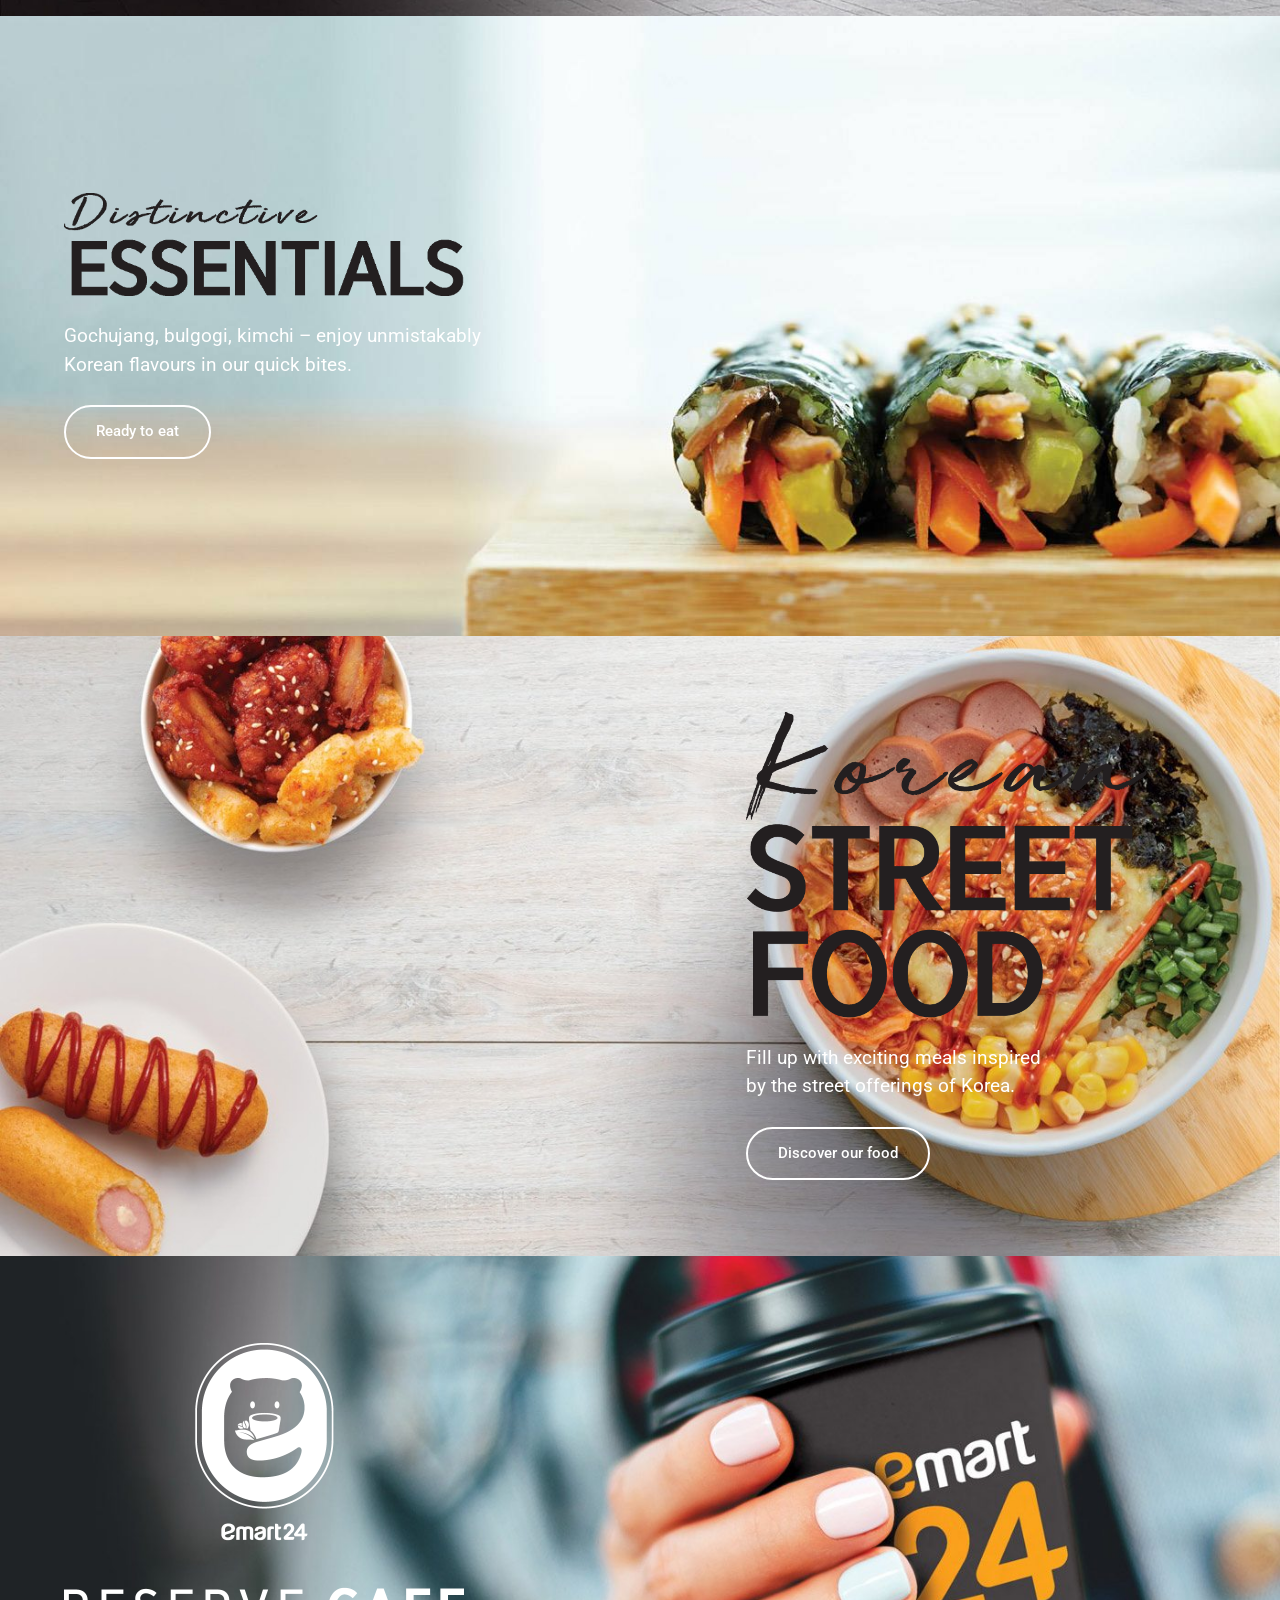
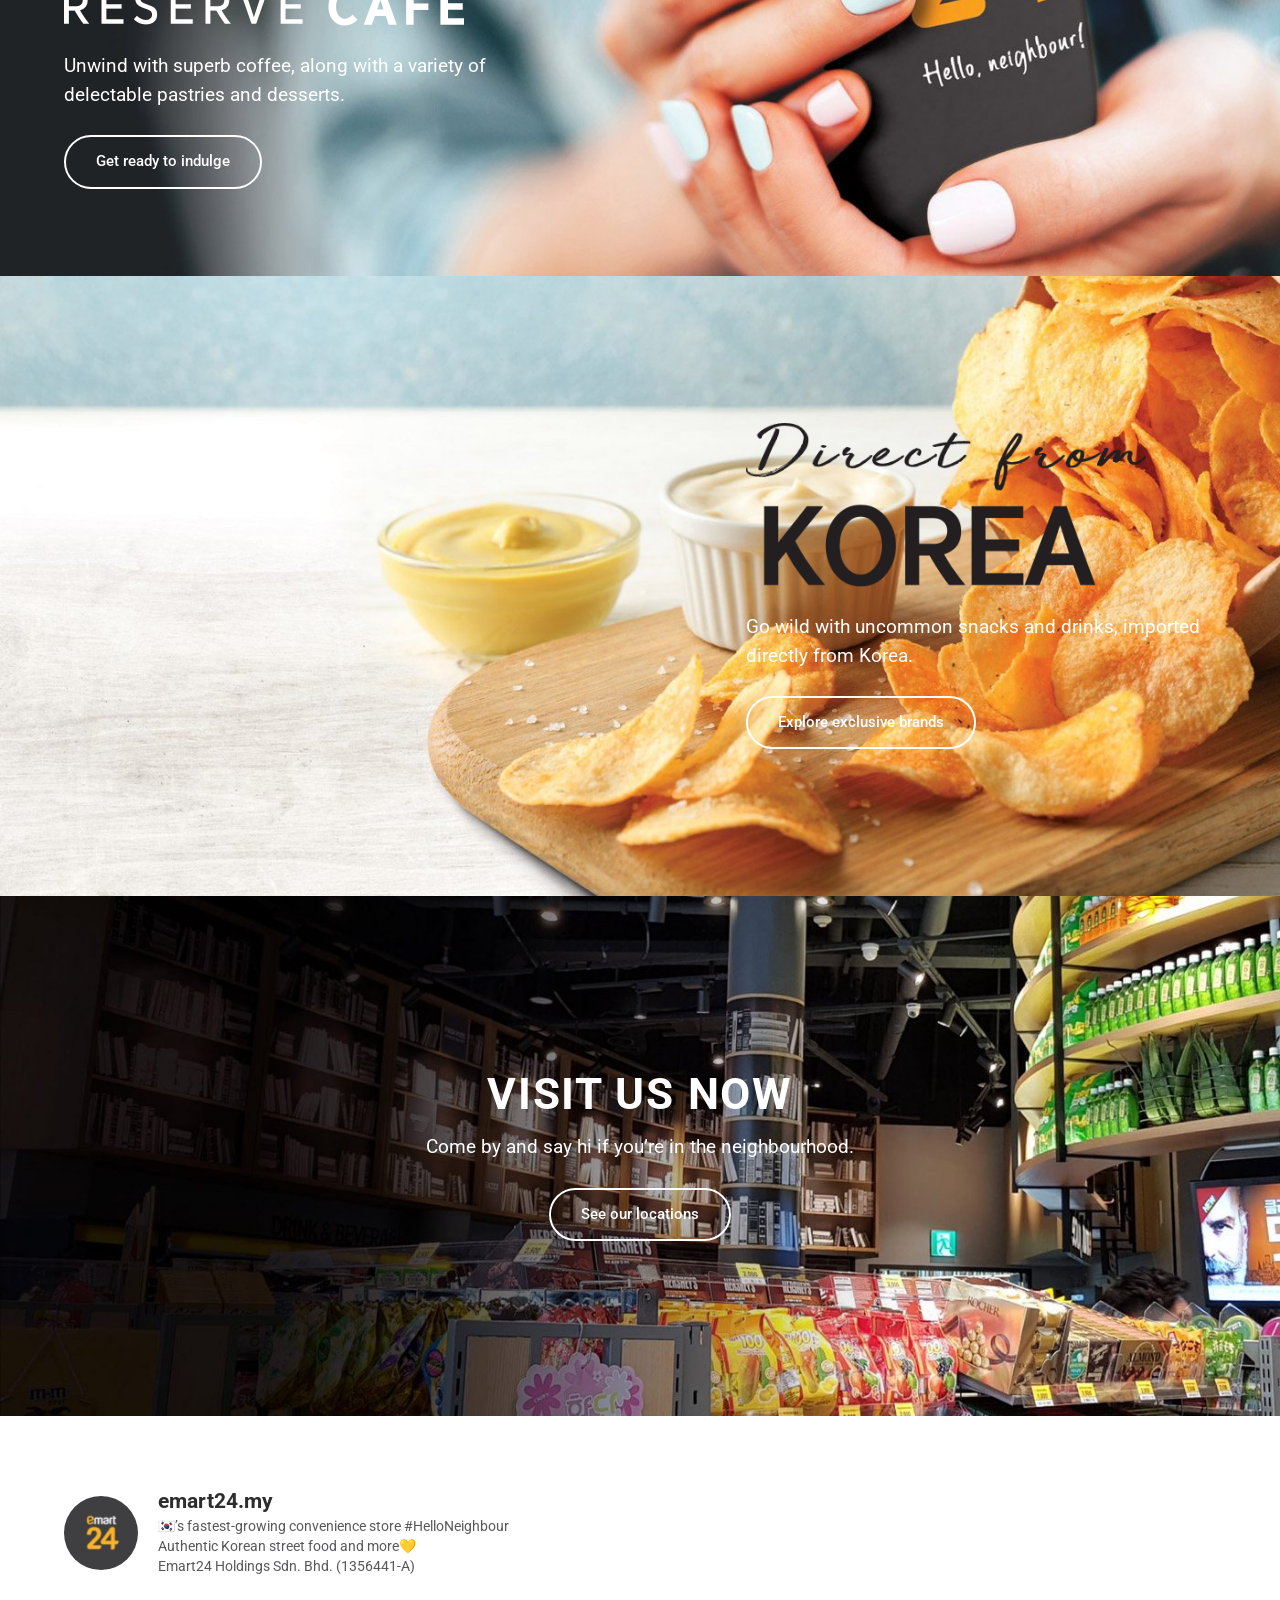
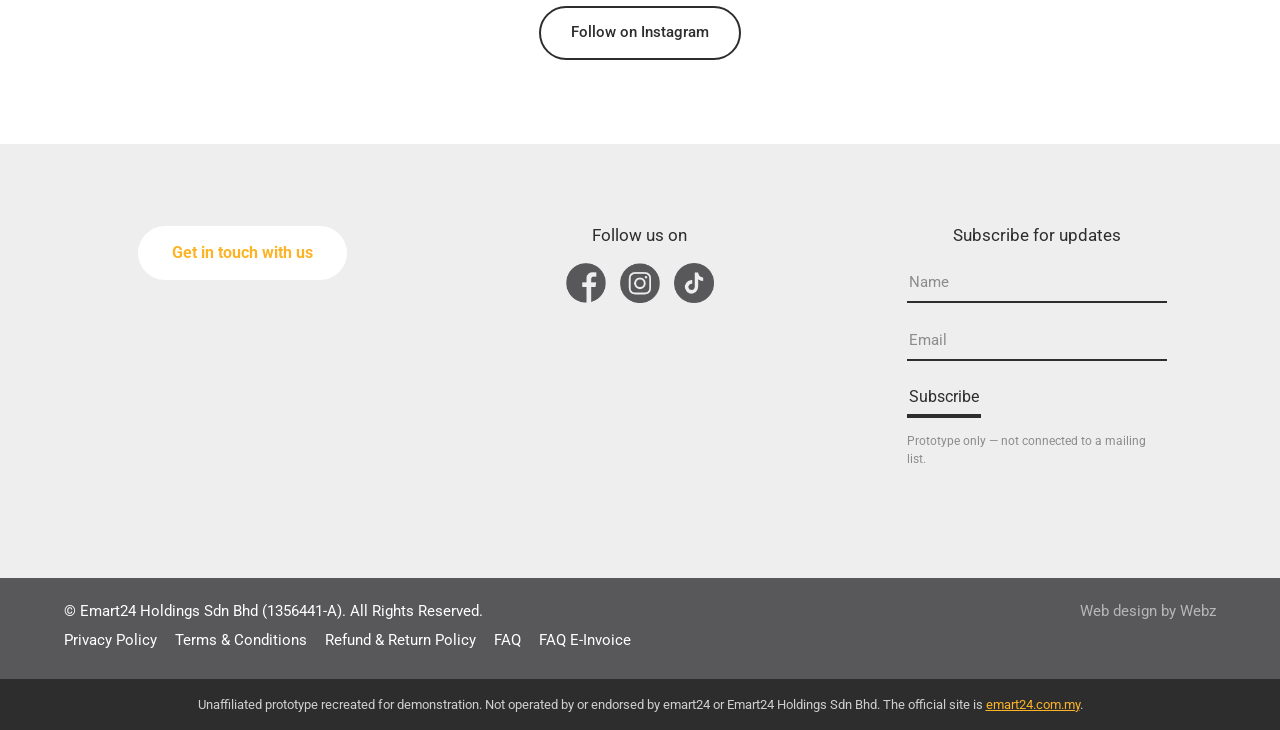
==== commit 82f988e2: "Add BotBonnie WebChat Loads the SDK once per page and initialises it via window.BBAsyncInit with the" ====
--- a/index.html
+++ b/index.html
@@ -188,5 +188,18 @@
 
 <script src="data.js"></script>
 <script src="script.js"></script>
+
+<script>
+  // BotBonnie WebChat. Page ID only — never place API tokens, API secrets
+  // or CRM encryption keys in static frontend code.
+  const BOTBONNIE_PAGE_ID = "page-76f0f7a558854c7aa46afcc6";
+
+  window.BBAsyncInit = function () {
+    BB.init({
+      appId: BOTBONNIE_PAGE_ID
+    });
+  };
+</script>
+<script async type="text/javascript" src="https://asset.botbonnie.com/sdk/sdk.js"></script>
 </body>
 </html>
--- a/styles.css
+++ b/styles.css
@@ -1018,7 +1018,8 @@
 .to-top {
   position: fixed;
   right: 0;
-  bottom: 42px;
+  /* clears the BotBonnie launcher, which is fixed at right:20px bottom:20px (60x60) */
+  bottom: 96px;
   z-index: 80;
   width: 44px; height: 44px;
   border: 0;
@@ -1154,7 +1155,7 @@
 
   .scroll-hint { display: none; }
 
-  .to-top { bottom: 20px; }
+  .to-top { bottom: 96px; }
 }
 
 @media (prefers-reduced-motion: reduce) {
